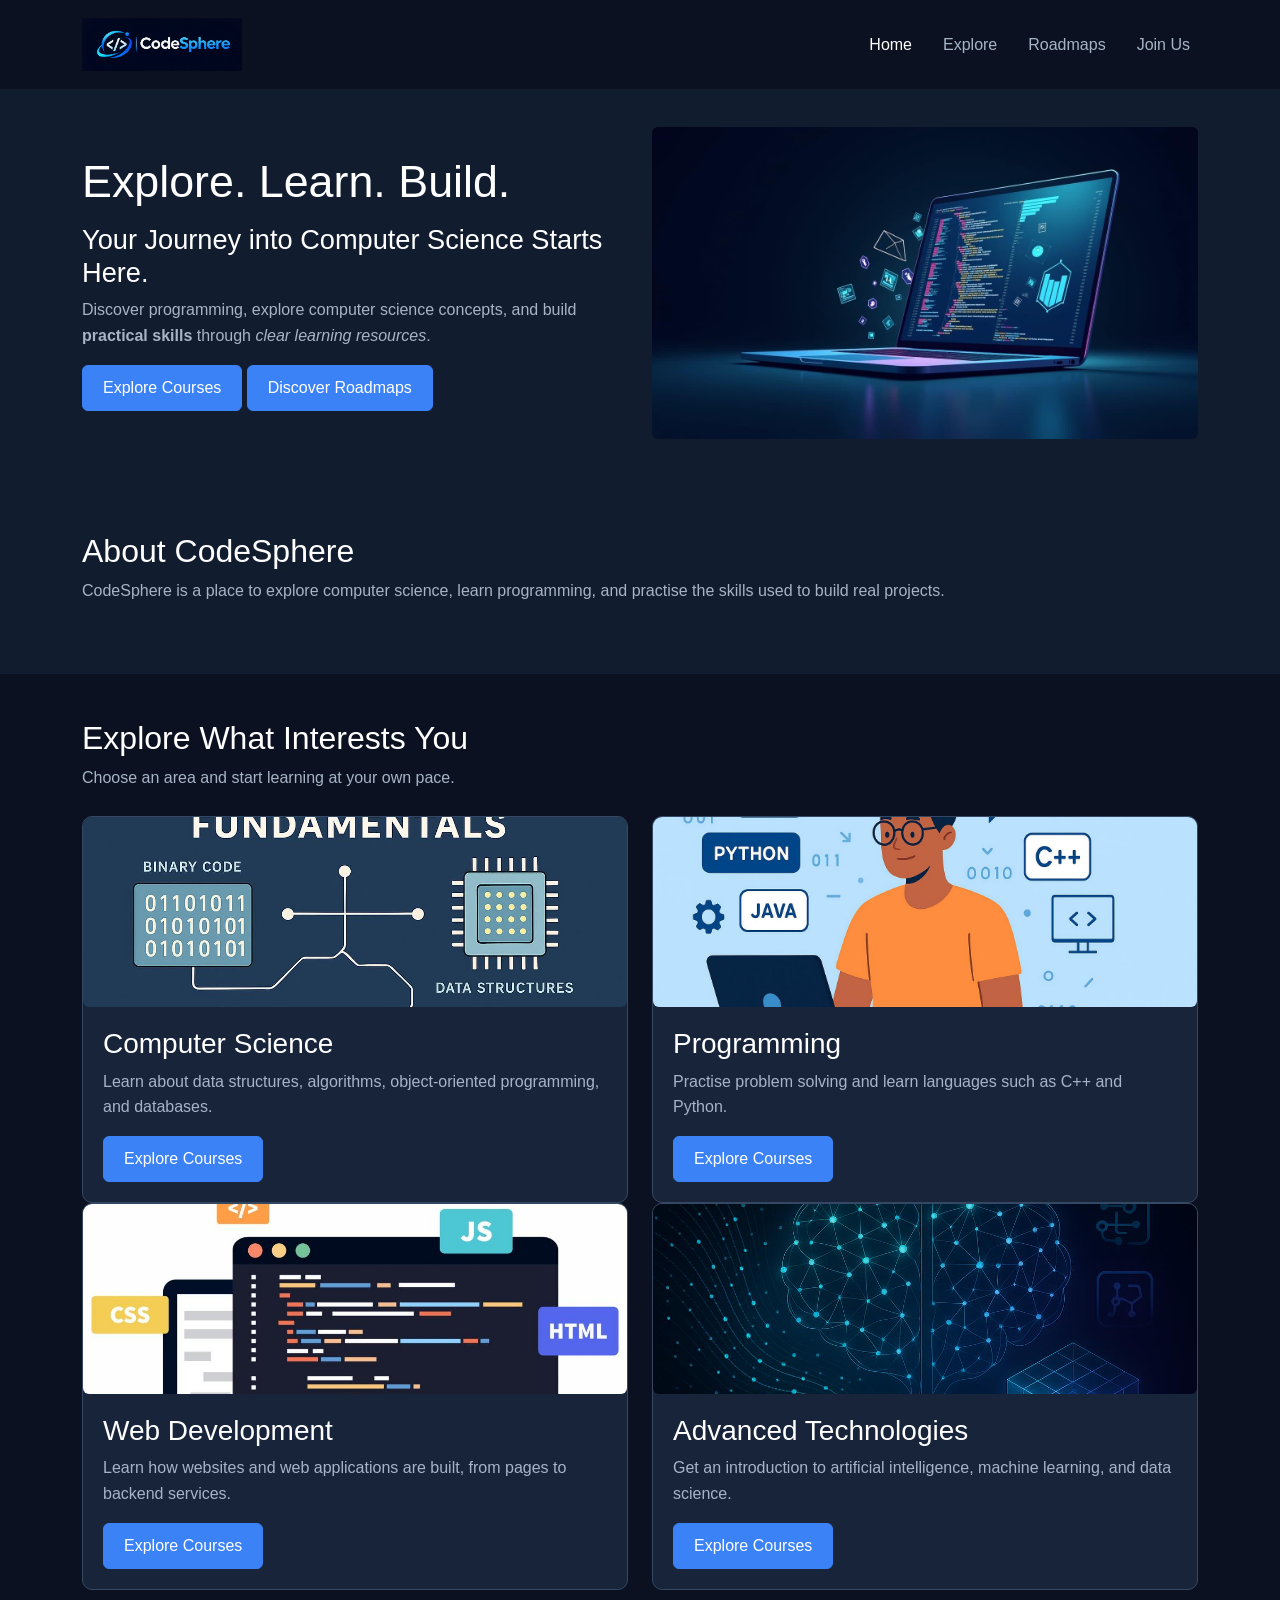
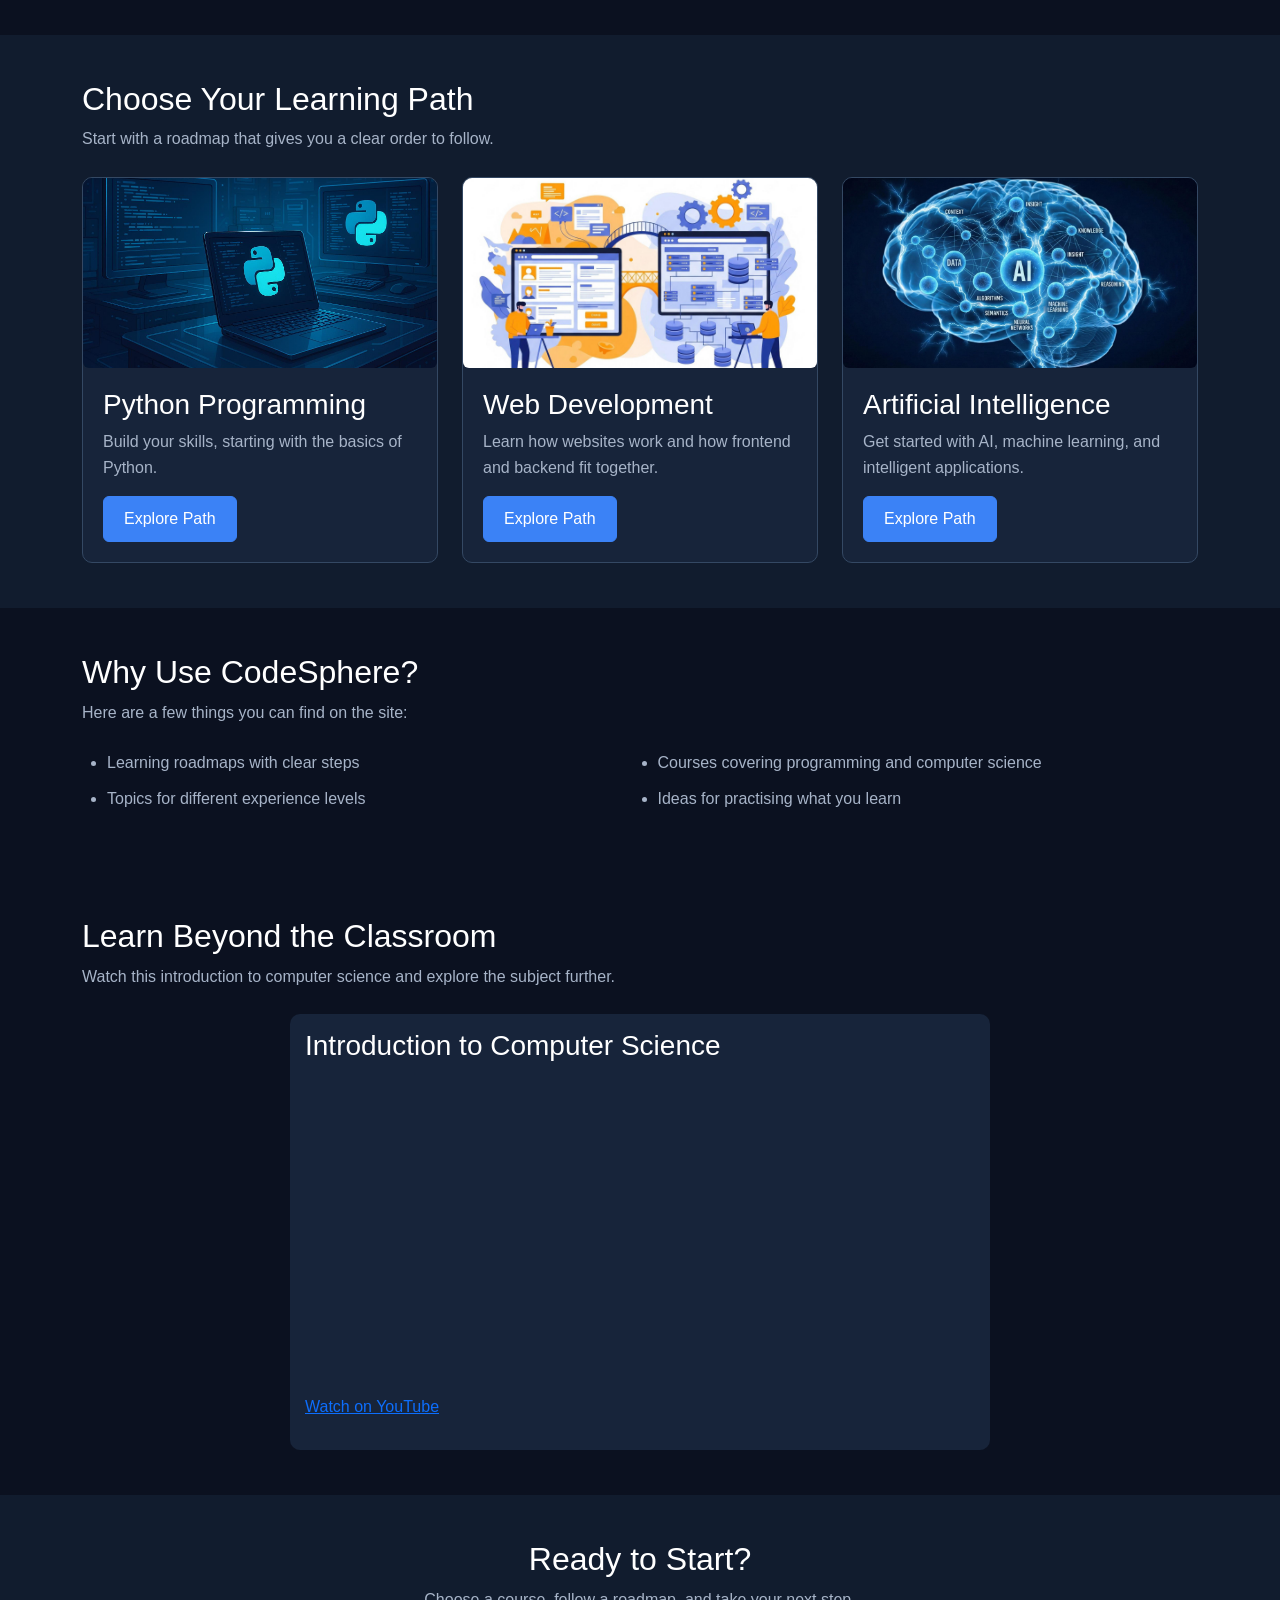
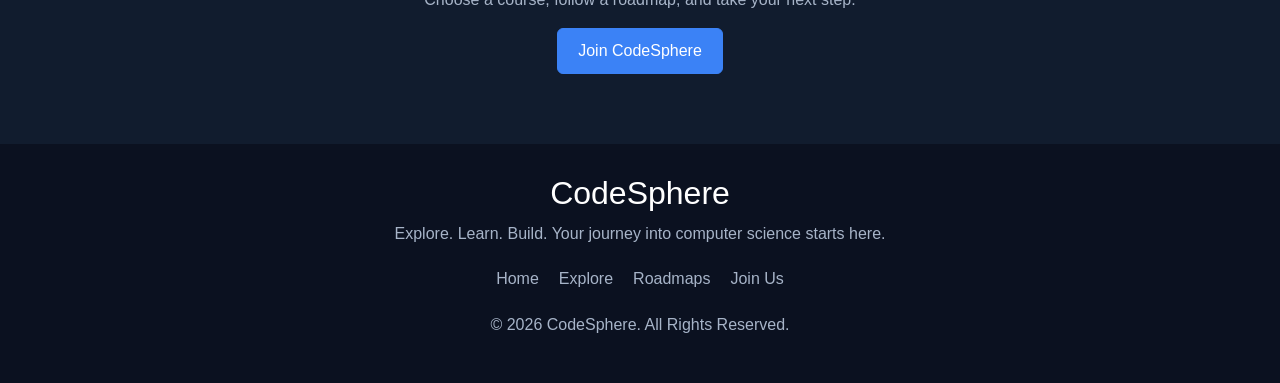
==== pages/index.html @ cc3afa27 "Initial commit - CodeSphere website" ====
<!doctype html>
<html lang="en">
  <head>
    <meta charset="UTF-8" />
    <meta name="viewport" content="width=device-width, initial-scale=1.0" />
    <title>CodeSphere | Home</title>
    <meta
      name="description"
      content="CodeSphere helps students explore computer science, learn programming, and follow practical learning paths."
    />

    <!-- Bootstrap CSS -->
    <link
      href="https://cdn.jsdelivr.net/npm/bootstrap@5.3.3/dist/css/bootstrap.min.css"
      rel="stylesheet"
    />

    <!-- Main stylesheet -->
    <link rel="stylesheet" href="../css/style.css" />
  </head>
  <body>
    <header>
      <nav class="navbar navbar-expand-lg navbar-dark">
        <div class="container">
          <a href="index.html" class="navbar-brand">
            <img
              src="../images/CodeSphere Logo.png"
              alt="CodeSphere Logo"
              class="logo-image"
            />
          </a>

          <button
            class="navbar-toggler"
            type="button"
            data-bs-toggle="collapse"
            data-bs-target="#mainMenu"
          >
            <span class="navbar-toggler-icon"></span>
          </button>

          <div class="collapse navbar-collapse" id="mainMenu">
            <div class="navbar-nav">
              <a href="index.html" class="nav-link active" aria-current="page"
                >Home</a
              >
              <a href="explore.html" class="nav-link">Explore</a>
              <a href="roadmaps.html" class="nav-link">Roadmaps</a>
              <a href="join.html" class="nav-link">Join Us</a>
            </div>
          </div>
        </div>
      </nav>
    </header>

    <main>
      <section class="hero-section  text-white py-5">
        <div class="container">
          <div class="row">
            <div class="col-md-6">
              <h1>Explore. Learn. Build.</h1>
              <h2>Your Journey into Computer Science Starts Here.</h2>
              <p>
                Discover programming, explore computer science concepts, and
                build <strong>practical skills</strong> through
                <em>clear learning resources</em>.
              </p>
              <a href="explore.html" class="btn btn-primary">Explore Courses</a>
              <a href="roadmaps.html" class="btn btn-primary"
                >Discover Roadmaps</a
              >
            </div>

            <div class="col-md-6">
              <img
                src="../images/hero-coding.jpeg"
                alt="A computer screen showing code"
                class="img-fluid rounded"
              />
            </div>
          </div>
        </div>
      </section>

      <section class="about-section">
        <div class="container">
          <header>
            <h2>About CodeSphere</h2>
            <p>
              CodeSphere is a place to explore computer science, learn
              programming, and practise the skills used to build real projects.
            </p>
          </header>
        </div>
      </section>

      <section class="categories-section">
        <div class="container">
          <header>
            <h2>Explore What Interests You</h2>
            <p>Choose an area and start learning at your own pace.</p>
          </header>

          <div class="row">
            <div class="col-md-6">
              <article class="card">
                <img
                  src="../images/computer-science.jpeg"
                  alt="Computer science topics"
                  class="img-fluid rounded"
                />
                <div class="card-body">
                  <h3 class="card-title">Computer Science</h3>
                  <p class="card-text">
                    Learn about data structures, algorithms, object-oriented
                    programming, and databases.
                  </p>
                  <a href="explore.html" class="btn btn-primary"
                    >Explore Courses</a
                  >
                </div>
              </article>
            </div>

            <div class="col-md-6">
              <article class="card">
                <img
                  src="../images/programming.jpeg"
                  alt="Programming languages and code editor"
                  class="img-fluid rounded"
                />
                <div class="card-body">
                  <h3 class="card-title">Programming</h3>
                  <p class="card-text">
                    Practise problem solving and learn languages such as C++ and
                    Python.
                  </p>
                  <a href="explore.html" class="btn btn-primary"
                    >Explore Courses</a
                  >
                </div>
              </article>
            </div>

            <div class="col-md-6">
              <article class="card">
                <img
                  src="../images/web-development.jpeg"
                  alt="Web development using HTML, CSS, and JavaScript"
                  class="img-fluid rounded"
                />
                <div class="card-body">
                  <h3 class="card-title">Web Development</h3>
                  <p class="card-text">
                    Learn how websites and web applications are built, from
                    pages to backend services.
                  </p>
                  <a href="explore.html" class="btn btn-primary"
                    >Explore Courses</a
                  >
                </div>
              </article>
            </div>

            <div class="col-md-6">
              <article class="card">
                <img
                  src="../images/advanced-tech.jpeg"
                  alt="Artificial intelligence and emerging technologies"
                  class="img-fluid rounded"
                />
                <div class="card-body">
                  <h3 class="card-title">Advanced Technologies</h3>
                  <p class="card-text">
                    Get an introduction to artificial intelligence, machine
                    learning, and data science.
                  </p>
                  <a href="explore.html" class="btn btn-primary"
                    >Explore Courses</a
                  >
                </div>
              </article>
            </div>
          </div>
        </div>
      </section>

      <section class="learning-paths-section">
        <div class="container">
          <header>
            <h2>Choose Your Learning Path</h2>
            <p>Start with a roadmap that gives you a clear order to follow.</p>
          </header>

          <div class="row">
            <div class="col-md-4">
              <article class="card">
                <img
                  src="../images/python.jpeg"
                  alt="Python programming"
                  class="img-fluid rounded"
                />
                <div class="card-body">
                  <h3 class="card-title">Python Programming</h3>
                  <p class="card-text">
                    Build your skills, starting with the basics of Python.
                  </p>
                  <a href="roadmaps.html" class="btn btn-primary"
                    >Explore Path</a
                  >
                </div>
              </article>
            </div>

            <div class="col-md-4">
              <article class="card">
                <img
                  src="../images/web.jpeg"
                  alt="Web development"
                  class="img-fluid rounded"
                />
                <div class="card-body">
                  <h3 class="card-title">Web Development</h3>
                  <p class="card-text">
                    Learn how websites work and how frontend and backend fit
                    together.
                  </p>
                  <a href="roadmaps.html" class="btn btn-primary"
                    >Explore Path</a
                  >
                </div>
              </article>
            </div>

            <div class="col-md-4">
              <article class="card">
                <img
                  src="../images/AI.jpeg"
                  alt="Artificial intelligence"
                  class="img-fluid rounded"
                />
                <div class="card-body">
                  <h3 class="card-title">Artificial Intelligence</h3>
                  <p class="card-text">
                    Get started with AI, machine learning, and intelligent
                    applications.
                  </p>
                  <a href="roadmaps.html" class="btn btn-primary"
                    >Explore Path</a
                  >
                </div>
              </article>
            </div>
          </div>
        </div>
      </section>

      <section class="features-section">
        <div class="container">
          <header>
            <h2>Why Use CodeSphere?</h2>
            <p>Here are a few things you can find on the site:</p>
          </header>
          <ul>
            <li>Learning roadmaps with clear steps</li>
            <li>Courses covering programming and computer science</li>
            <li>Topics for different experience levels</li>
            <li>Ideas for practising what you learn</li>
          </ul>
        </div>
      </section>

      <section class="media-section">
        <div class="container">
          <header>
            <h2>Learn Beyond the Classroom</h2>
            <p>
              Watch this introduction to computer science and explore the
              subject further.
            </p>
          </header>

          <article class="video-card">
            <h3>Introduction to Computer Science</h3>
            <iframe
              src="https://www.youtube.com/embed/gmuTjeQUbTM"
              title="Introduction to Computer Science"
              width="560"
              height="315"
              allowfullscreen
            >
            </iframe>
            <p><a href="https://youtu.be/gmuTjeQUbTM">Watch on YouTube</a></p>
          </article>
        </div>
      </section>

      <section class="cta-section">
        <div class="container">
          <header>
            <h2>Ready to Start?</h2>
            <p>Choose a course, follow a roadmap, and take your next step.</p>
            <a href="join.html" class="btn btn-primary">Join CodeSphere</a>
          </header>
        </div>
      </section>
    </main>

    <footer class="site-footer">
      <div class="container">
        <h2>CodeSphere</h2>
        <p>
          Explore. Learn. Build. Your journey into computer science starts here.
        </p>
        <nav>
          <a href="index.html">Home</a>
          <a href="explore.html">Explore</a>
          <a href="roadmaps.html">Roadmaps</a>
          <a href="join.html">Join Us</a>
        </nav>
        <p>&copy; 2026 CodeSphere. All Rights Reserved.</p>
      </div>
    </footer>

    <script src="https://cdn.jsdelivr.net/npm/bootstrap@5.3.3/dist/js/bootstrap.bundle.min.js"></script>
  </body>
</html>
---- css/style.css ----
/* General */

:root {
    --dark: #0b1120;
    --section: #111c2e;
    --card: #17243a;
    --blue: #3b82f6;
    --white: #fff;
    --gray: #a7b4c8;
    --border: #344863;
}

* {
    box-sizing: border-box;
}

body {
    margin: 0;
    padding-top: 79px;
    background: var(--dark);
    color: var(--white);
    font-family: Arial, sans-serif;
    line-height: 1.6;
}

h1, h2, h3, h4, .card-title {
    color: var(--white);
}

p, .card-text {
    color: var(--gray);
}

img {
    max-width: 100%;
    height: auto;
}


/* Navbar */

.navbar {
    position: fixed;
    top: 0;
    left: 0;
    width: 100%;
    z-index: 1000;
    padding: 12px 0;
    background: var(--dark);
}

.logo-image {
    width: 160px;
    height: 55px;
    object-fit: contain;
}

.navbar-nav {
    margin-left: auto;
    gap: 15px;
}

.nav-link {
    color: var(--gray);
    transition: 0.3s;
}

.nav-link:hover,
.nav-link.active,
.site-footer nav a:hover {
    color: var(--blue);
}


/* Buttons */

.btn-primary {
    padding: 10px 20px;
    background: var(--blue);
    border-color: var(--blue);
    transition: 0.3s;
}

.btn-primary:hover {
    background: #2563eb;
    border-color: #2563eb;
    transform: translateY(-2px);
}


/* Hero */

.hero-section,
.explore-hero,
.roadmaps-hero {
    padding: 60px 0;
    background: var(--section);
}

.hero-section .row {
    align-items: center;
}

.hero-section h1 {
    font-size: 2.8rem;
    margin-bottom: 15px;
}

.hero-section h2 {
    font-size: 1.7rem;
}

.hero-section img {
    border-radius: 10px;
}

.explore-hero h1,
.roadmaps-hero h1 {
    font-size: 2.5rem;
}


/* Sections */

.about-section,
.categories-section,
.learning-paths-section,
.features-section,
.media-section,
.course-search,
.courses-section,
.roadmaps-section,
.join-section,
.cta-section {
    padding: 45px 0;
}

.about-section,
.learning-paths-section,
.course-search,
.roadmaps-section,
.cta-section {
    background: var(--section);
}

section header {
    margin-bottom: 25px;
}

.cta-section {
    text-align: center;
}


/* Cards */

.card {
    height: 100%;
    overflow: hidden;
    background: var(--card);
    border: 1px solid var(--border);
    border-radius: 10px;
    transition: 0.3s;
}

.card:hover {
    transform: translateY(-5px);
    border-color: var(--blue);
}

.card img {
    width: 100%;
    height: 190px;
    object-fit: cover;
}

.card-body {
    padding: 20px;
}


/* Home */

.features-section ul {
    display: grid;
    grid-template-columns: repeat(2, 1fr);
    gap: 10px;
    padding-left: 25px;
}

.features-section li {
    color: var(--gray);
}

.video-card {
    max-width: 700px;
    margin: auto;
    padding: 15px;
    background: var(--card);
    border-radius: 10px;
    position: relative;
}

.video-card iframe {
    width: 100%;
    border: 0;
    border-radius: 8px;
}


/* Explore */

.course-search form {
    max-width: 600px;
}

.form-label {
    display: block;
    margin: 12px 0 8px;
    color: var(--white);
    font-weight: bold;
}

.form-control,
.form-select {
    padding: 10px;
    color: var(--white);
    background: var(--card);
    border: 1px solid var(--border);
    border-radius: 8px;
}

.form-control:focus,
.form-select:focus {
    color: var(--white);
    background: var(--card);
    border-color: var(--blue);
    box-shadow: none;
}

.form-control::placeholder {
    color: var(--gray);
}


/* Table */

.courses-section table {
    width: 100%;
    margin-top: 30px;
    border-collapse: collapse;
    background: var(--card);
}

.courses-section caption {
    padding: 10px;
    color: var(--white);
    font-weight: bold;
    text-align: left;
}

.courses-section th,
.courses-section td {
    padding: 12px;
    text-align: left;
    border-bottom: 1px solid var(--border);
}

.courses-section th {
    color: var(--white);
    background: #1e3a5f;
}

.courses-section td {
    color: var(--gray);
}

.courses-section tbody tr:nth-child(even) {
    background: #1c2d45;
}

.courses-section tbody tr:hover {
    background: #263d5c;
}


/* Roadmaps */

.roadmap-card ol {
    padding-left: 25px;
    color: var(--gray);
}

.roadmap-card li {
    margin-bottom: 10px;
}

.roadmap-card h4 {
    margin: 18px 0 12px;
    color: var(--blue);
}

.roadmaps-section aside {
    margin-top: 25px;
    padding: 20px;
    background: var(--card);
    border-left: 4px solid var(--blue);
    border-radius: 8px;
}


/* Join Us */

.auth-container {
    max-width: 750px;
    margin: auto;
    padding: 25px;
    background: var(--card);
    border: 1px solid var(--border);
    border-radius: 10px;
}

.auth-container fieldset {
    margin-bottom: 20px;
    padding: 15px;
    border: 1px solid var(--border);
    border-radius: 8px;
}

.auth-container legend {
    color: var(--blue);
    font-weight: bold;
}

.auth-container input[type="radio"],
.auth-container input[type="checkbox"] {
    accent-color: var(--blue);
}

.auth-container textarea {
    min-height: 100px;
    resize: vertical;
}

.auth-container button {
    margin-top: 10px;
}


/* Footer */

.site-footer {
    padding: 30px 0;
    background: var(--dark);
    text-align: center;
}

.site-footer nav {
    display: flex;
    justify-content: center;
    flex-wrap: wrap;
    gap: 20px;
    margin: 20px 0;
}

.site-footer nav a {
    color: var(--gray);
    text-decoration: none;
    transition: 0.3s;
}


/* Animation */

@keyframes fadeIn {
    from { opacity: 0; }
    to { opacity: 1; }
}

.hero-section h1,
.explore-hero h1,
.roadmaps-hero h1 {
    animation: fadeIn 1s ease;
}


/* Responsive */

@media (max-width: 767px) {
    .hero-section,
    .explore-hero,
    .roadmaps-hero {
        padding: 35px 0;
    }

    .hero-section {
        text-align: center;
    }

    .hero-section h1 {
        font-size: 2rem;
    }

    .hero-section h2 {
        font-size: 1.4rem;
    }

    .hero-section img {
        margin-top: 20px;
    }

    .navbar-nav {
        gap: 5px;
    }

    .features-section ul {
        grid-template-columns: 1fr;
    }

    .auth-container {
        padding: 15px;
    }

    .courses-section table {
        font-size: 14px;
    }

    .courses-section th,
    .courses-section td {
        padding: 8px;
    }
}
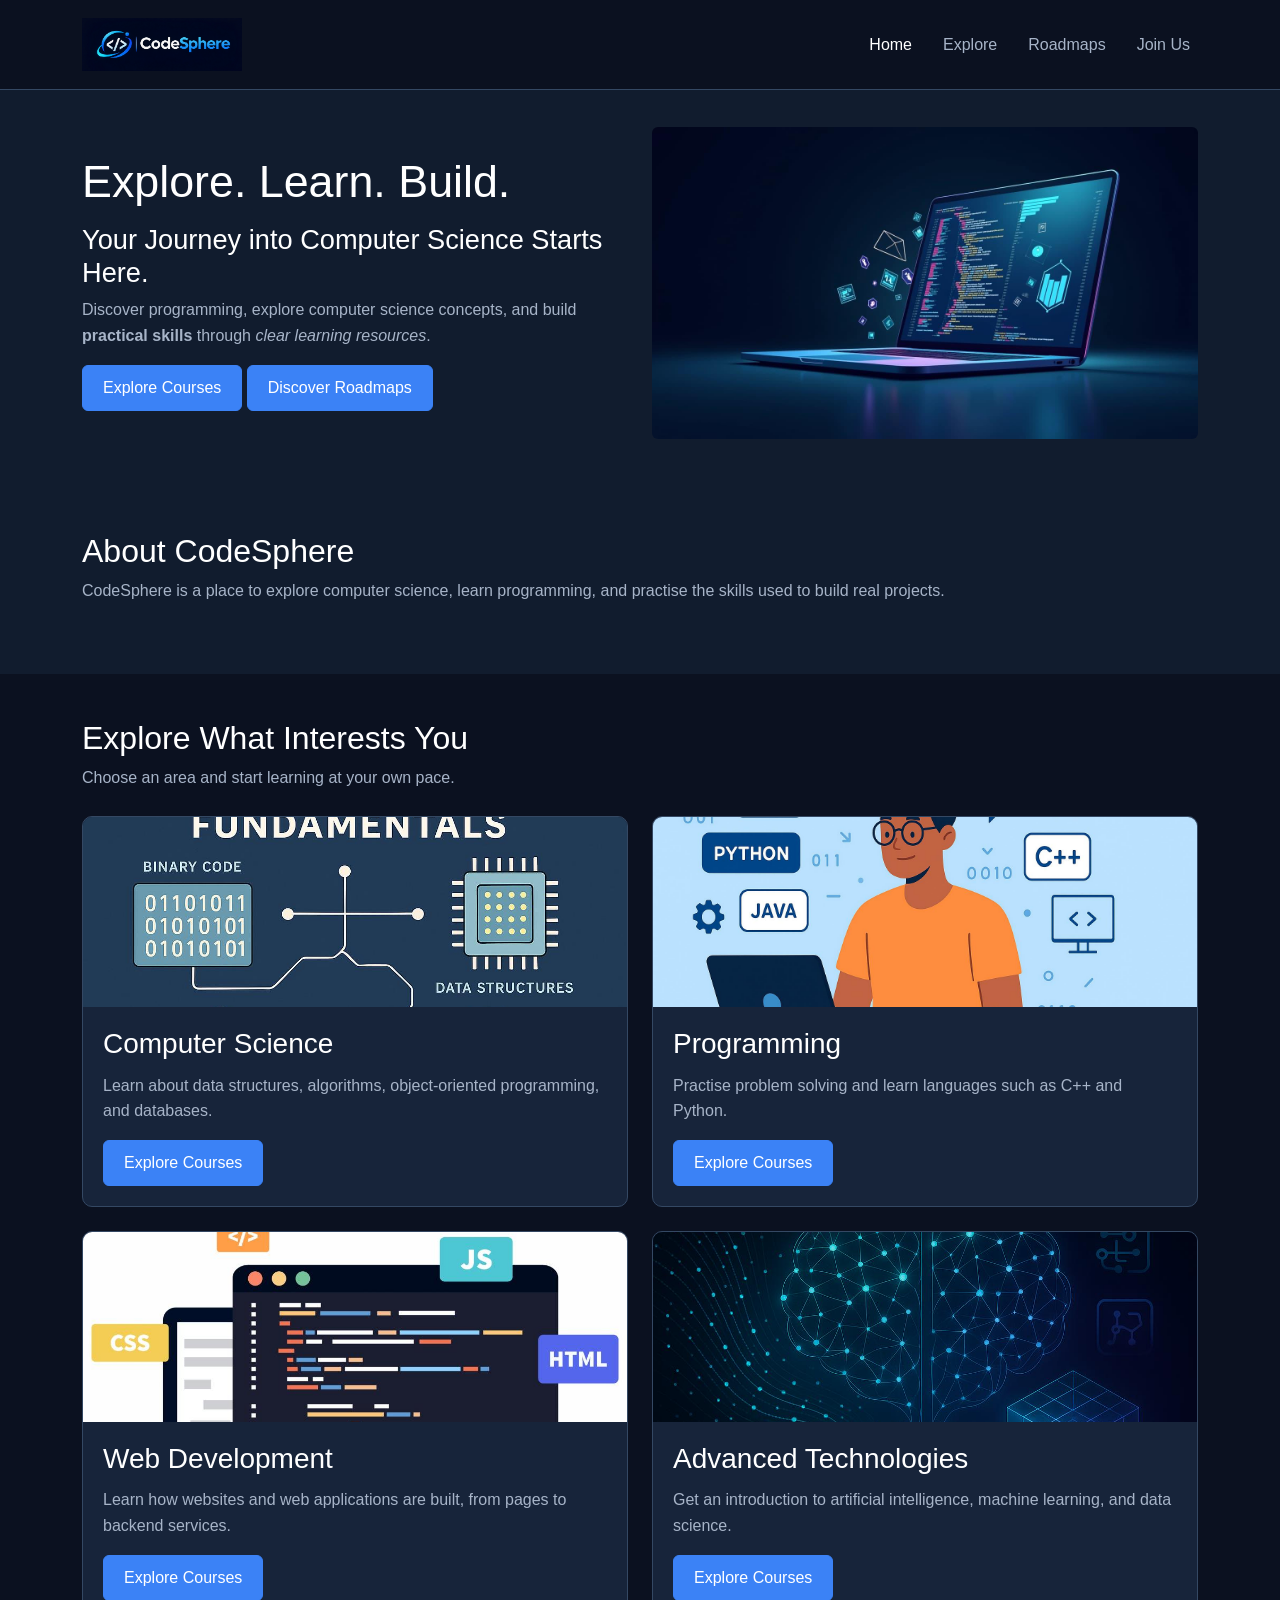
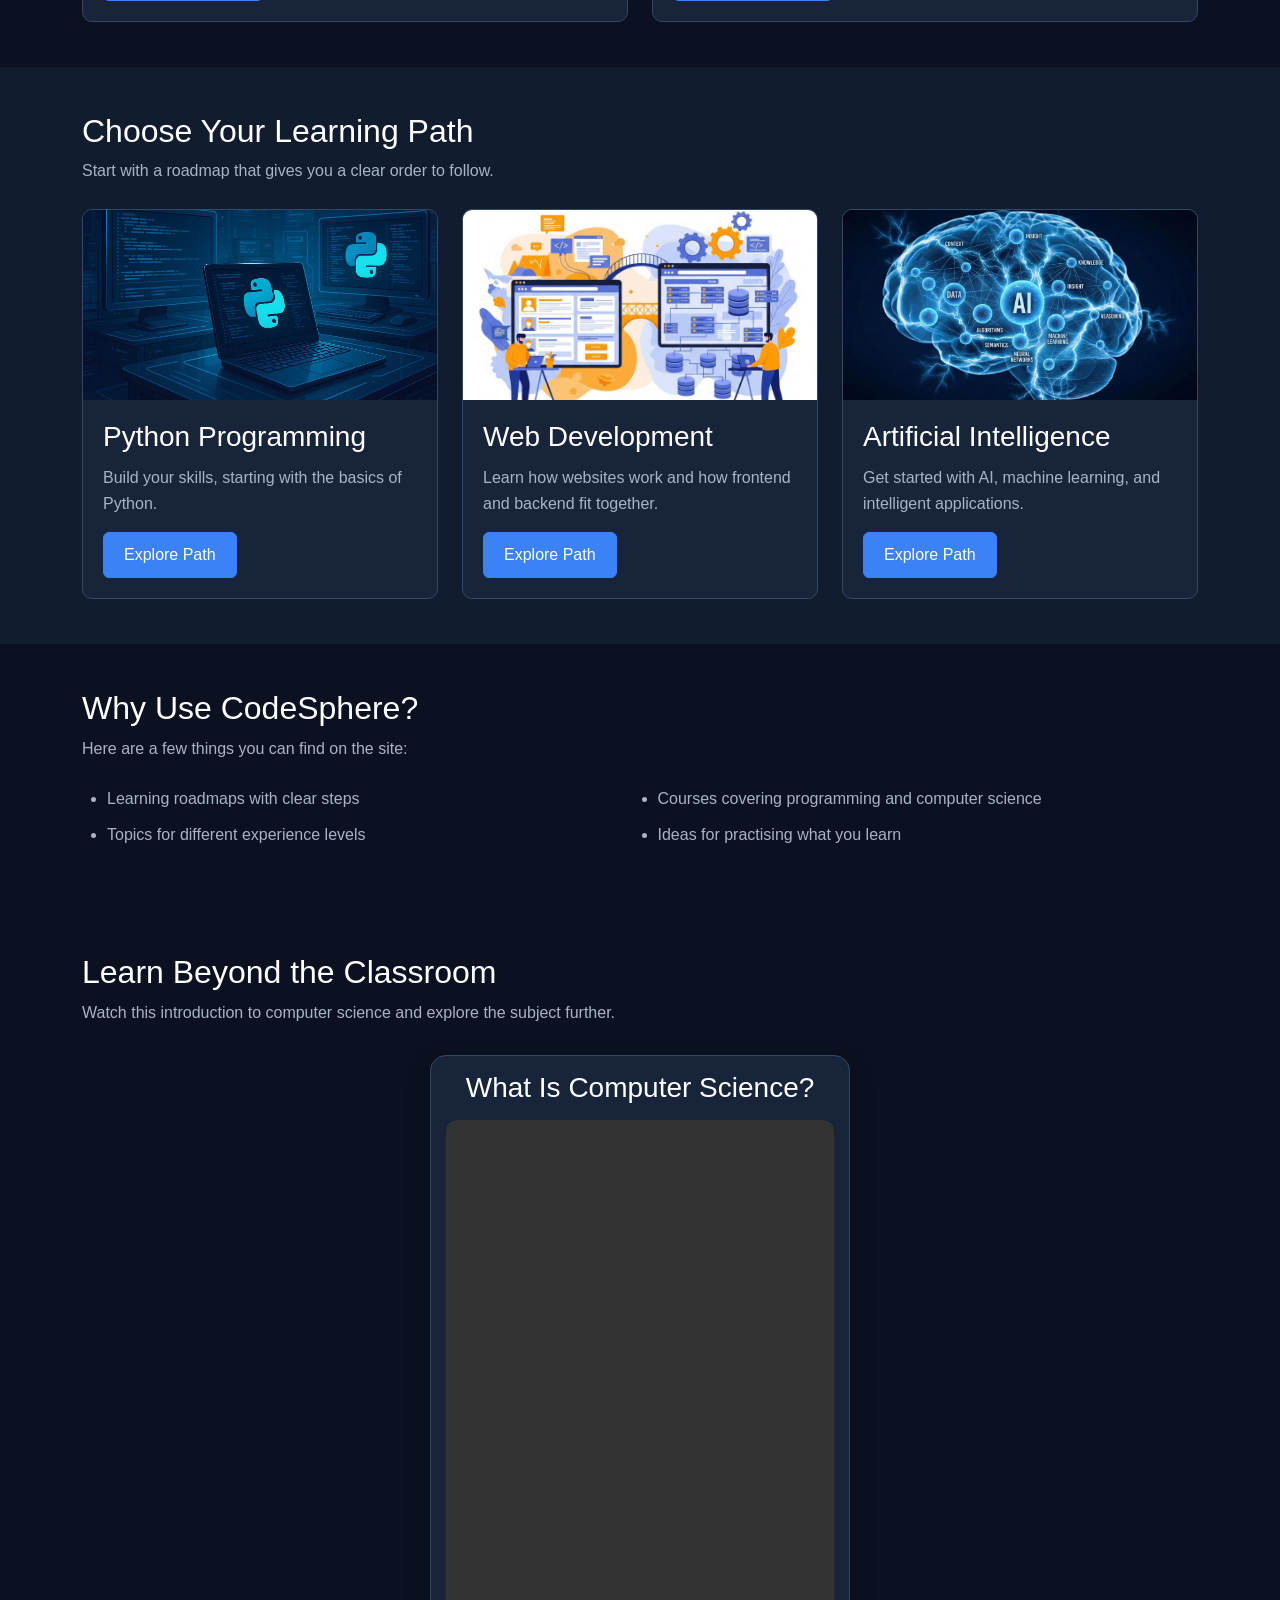
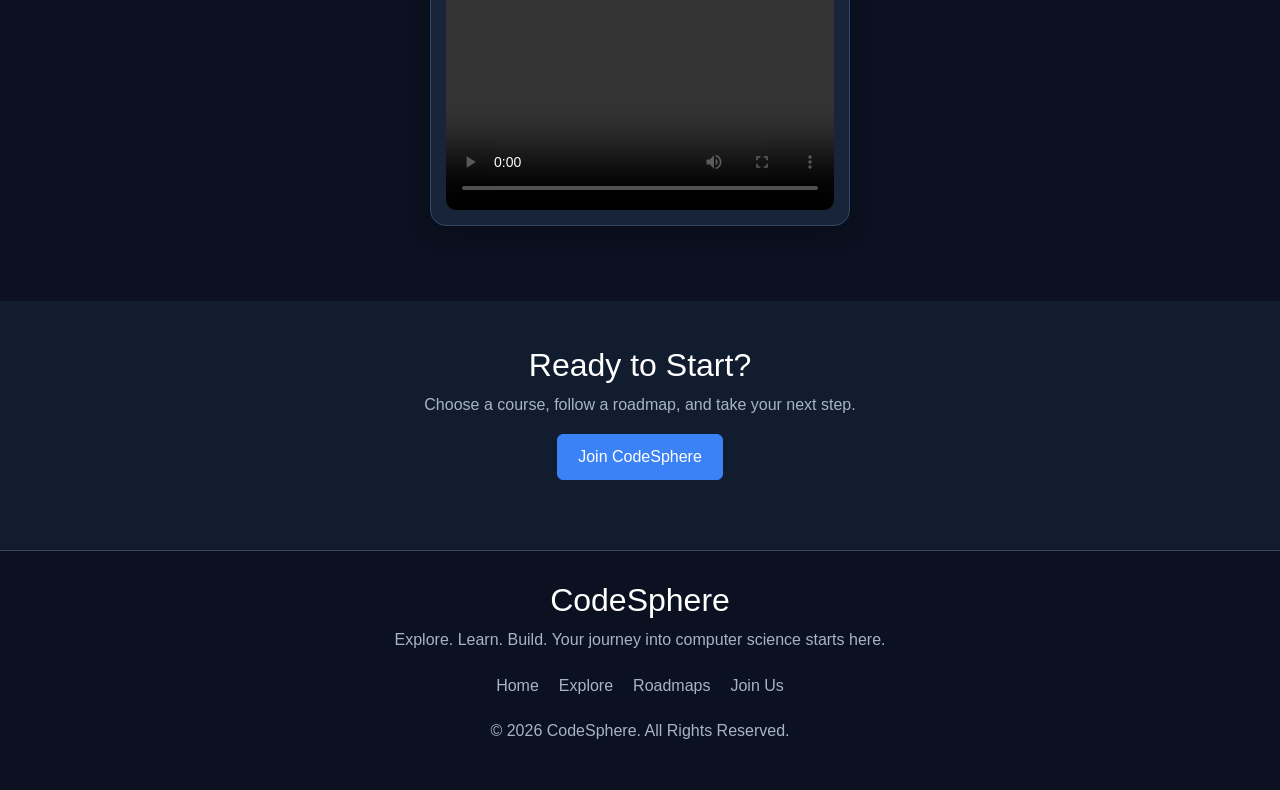
==== commit d4c91453: "Update project files and design" ====
--- a/pages/index.html
+++ b/pages/index.html
@@ -6,16 +6,13 @@
     <title>CodeSphere | Home</title>
     <meta
       name="description"
-      content="CodeSphere helps students explore computer science, learn programming, and follow practical learning paths."
+      content="Explore computer science, learn programming, and follow practical learning paths."
     />
 
-    <!-- Bootstrap CSS -->
     <link
       href="https://cdn.jsdelivr.net/npm/bootstrap@5.3.3/dist/css/bootstrap.min.css"
       rel="stylesheet"
     />
-
-    <!-- Main stylesheet -->
     <link rel="stylesheet" href="../css/style.css" />
   </head>
   <body>
@@ -54,9 +51,9 @@
     </header>
 
     <main>
-      <section class="hero-section  text-white py-5">
-        <div class="container">
-          <div class="row">
+      <section class="hero-section text-white py-5">
+        <div class="container">
+          <div class="row align-items-center">
             <div class="col-md-6">
               <h1>Explore. Learn. Build.</h1>
               <h2>Your Journey into Computer Science Starts Here.</h2>
@@ -101,13 +98,13 @@
             <p>Choose an area and start learning at your own pace.</p>
           </header>
 
-          <div class="row">
+          <div class="row g-4">
             <div class="col-md-6">
               <article class="card">
                 <img
                   src="../images/computer-science.jpeg"
                   alt="Computer science topics"
-                  class="img-fluid rounded"
+                  class="img-fluid"
                 />
                 <div class="card-body">
                   <h3 class="card-title">Computer Science</h3>
@@ -127,7 +124,7 @@
                 <img
                   src="../images/programming.jpeg"
                   alt="Programming languages and code editor"
-                  class="img-fluid rounded"
+                  class="img-fluid"
                 />
                 <div class="card-body">
                   <h3 class="card-title">Programming</h3>
@@ -146,8 +143,8 @@
               <article class="card">
                 <img
                   src="../images/web-development.jpeg"
-                  alt="Web development using HTML, CSS, and JavaScript"
-                  class="img-fluid rounded"
+                  alt="Web development"
+                  class="img-fluid"
                 />
                 <div class="card-body">
                   <h3 class="card-title">Web Development</h3>
@@ -167,7 +164,7 @@
                 <img
                   src="../images/advanced-tech.jpeg"
                   alt="Artificial intelligence and emerging technologies"
-                  class="img-fluid rounded"
+                  class="img-fluid"
                 />
                 <div class="card-body">
                   <h3 class="card-title">Advanced Technologies</h3>
@@ -192,13 +189,13 @@
             <p>Start with a roadmap that gives you a clear order to follow.</p>
           </header>
 
-          <div class="row">
+          <div class="row g-4">
             <div class="col-md-4">
               <article class="card">
                 <img
                   src="../images/python.jpeg"
                   alt="Python programming"
-                  class="img-fluid rounded"
+                  class="img-fluid"
                 />
                 <div class="card-body">
                   <h3 class="card-title">Python Programming</h3>
@@ -217,7 +214,7 @@
                 <img
                   src="../images/web.jpeg"
                   alt="Web development"
-                  class="img-fluid rounded"
+                  class="img-fluid"
                 />
                 <div class="card-body">
                   <h3 class="card-title">Web Development</h3>
@@ -237,7 +234,7 @@
                 <img
                   src="../images/AI.jpeg"
                   alt="Artificial intelligence"
-                  class="img-fluid rounded"
+                  class="img-fluid"
                 />
                 <div class="card-body">
                   <h3 class="card-title">Artificial Intelligence</h3>
@@ -261,6 +258,7 @@
             <h2>Why Use CodeSphere?</h2>
             <p>Here are a few things you can find on the site:</p>
           </header>
+
           <ul>
             <li>Learning roadmaps with clear steps</li>
             <li>Courses covering programming and computer science</li>
@@ -281,16 +279,14 @@
           </header>
 
           <article class="video-card">
-            <h3>Introduction to Computer Science</h3>
-            <iframe
-              src="https://www.youtube.com/embed/gmuTjeQUbTM"
-              title="Introduction to Computer Science"
-              width="560"
-              height="315"
-              allowfullscreen
-            >
-            </iframe>
-            <p><a href="https://youtu.be/gmuTjeQUbTM">Watch on YouTube</a></p>
+            <h3>What Is Computer Science?</h3>
+            <video controls preload="metadata" playsinline>
+              <source
+                src="../media/computer-science-intro.mp4"
+                type="video/mp4"
+              />
+              Your browser does not support the video tag.
+            </video>
           </article>
         </div>
       </section>
@@ -312,12 +308,14 @@
         <p>
           Explore. Learn. Build. Your journey into computer science starts here.
         </p>
+
         <nav>
           <a href="index.html">Home</a>
           <a href="explore.html">Explore</a>
           <a href="roadmaps.html">Roadmaps</a>
           <a href="join.html">Join Us</a>
         </nav>
+
         <p>&copy; 2026 CodeSphere. All Rights Reserved.</p>
       </div>
     </footer>
--- a/css/style.css
+++ b/css/style.css
@@ -1,18 +1,21 @@
 
 /* General */
-
 :root {
     --dark: #0b1120;
     --section: #111c2e;
     --card: #17243a;
     --blue: #3b82f6;
-    --white: #fff;
+    --white: #ffffff;
     --gray: #a7b4c8;
     --border: #344863;
 }
 
 * {
     box-sizing: border-box;
+}
+
+html {
+    scroll-behavior: smooth;
 }
 
 body {
@@ -37,9 +40,7 @@
     height: auto;
 }
 
-
 /* Navbar */
-
 .navbar {
     position: fixed;
     top: 0;
@@ -48,6 +49,7 @@
     z-index: 1000;
     padding: 12px 0;
     background: var(--dark);
+    border-bottom: 1px solid var(--border);
 }
 
 .logo-image {
@@ -72,9 +74,7 @@
     color: var(--blue);
 }
 
-
 /* Buttons */
-
 .btn-primary {
     padding: 10px 20px;
     background: var(--blue);
@@ -88,9 +88,7 @@
     transform: translateY(-2px);
 }
 
-
 /* Hero */
-
 .hero-section,
 .explore-hero,
 .roadmaps-hero {
@@ -120,9 +118,7 @@
     font-size: 2.5rem;
 }
 
-
 /* Sections */
-
 .about-section,
 .categories-section,
 .learning-paths-section,
@@ -152,9 +148,7 @@
     text-align: center;
 }
 
-
 /* Cards */
-
 .card {
     height: 100%;
     overflow: hidden;
@@ -179,9 +173,11 @@
     padding: 20px;
 }
 
+.card-title {
+    margin-bottom: 12px;
+}
 
 /* Home */
-
 .features-section ul {
     display: grid;
     grid-template-columns: repeat(2, 1fr);
@@ -193,24 +189,35 @@
     color: var(--gray);
 }
 
+/* Video */
 .video-card {
-    max-width: 700px;
-    margin: auto;
+    width: 100%;
+    max-width: 420px;
+    margin: 30px auto;
     padding: 15px;
     background: var(--card);
+    border: 1px solid var(--border);
+    border-radius: 16px;
+    box-shadow: 0 8px 25px rgba(0, 0, 0, 0.25);
+    text-align: center;
+}
+
+.video-card h3 {
+    margin-bottom: 15px;
+}
+
+.video-card video {
+    display: block;
+    width: 100%;
+    height: auto;
+    aspect-ratio: 9 / 16;
+    border: none;
     border-radius: 10px;
-    position: relative;
-}
-
-.video-card iframe {
-    width: 100%;
-    border: 0;
-    border-radius: 8px;
-}
-
+    background: #000;
+    object-fit: contain;
+}
 
 /* Explore */
-
 .course-search form {
     max-width: 600px;
 }
@@ -236,16 +243,19 @@
     color: var(--white);
     background: var(--card);
     border-color: var(--blue);
-    box-shadow: none;
+    box-shadow: 0 0 0 0.2rem rgba(59, 130, 246, 0.2);
 }
 
 .form-control::placeholder {
     color: var(--gray);
 }
 
+.form-select option {
+    color: var(--white);
+    background: var(--card);
+}
 
 /* Table */
-
 .courses-section table {
     width: 100%;
     margin-top: 30px;
@@ -284,9 +294,7 @@
     background: #263d5c;
 }
 
-
 /* Roadmaps */
-
 .roadmap-card ol {
     padding-left: 25px;
     color: var(--gray);
@@ -309,9 +317,7 @@
     border-radius: 8px;
 }
 
-
 /* Join Us */
-
 .auth-container {
     max-width: 750px;
     margin: auto;
@@ -333,9 +339,23 @@
     font-weight: bold;
 }
 
+.auth-container p {
+    margin-top: 15px;
+    margin-bottom: 8px;
+    color: var(--white);
+}
+
+.auth-container .choice-label {
+    display: inline-block;
+    margin-right: 15px;
+    margin-bottom: 10px;
+    color: var(--gray);
+}
+
 .auth-container input[type="radio"],
 .auth-container input[type="checkbox"] {
     accent-color: var(--blue);
+    margin-right: 5px;
 }
 
 .auth-container textarea {
@@ -347,13 +367,12 @@
     margin-top: 10px;
 }
 
-
 /* Footer */
-
 .site-footer {
     padding: 30px 0;
     background: var(--dark);
     text-align: center;
+    border-top: 1px solid var(--border);
 }
 
 .site-footer nav {
@@ -370,12 +389,15 @@
     transition: 0.3s;
 }
 
-
 /* Animation */
-
 @keyframes fadeIn {
-    from { opacity: 0; }
-    to { opacity: 1; }
+    from {
+        opacity: 0;
+    }
+
+    to {
+        opacity: 1;
+    }
 }
 
 .hero-section h1,
@@ -384,9 +406,7 @@
     animation: fadeIn 1s ease;
 }
 
-
 /* Responsive */
-
 @media (max-width: 767px) {
     .hero-section,
     .explore-hero,
@@ -430,4 +450,23 @@
     .courses-section td {
         padding: 8px;
     }
-}
+
+    .video-card {
+        max-width: 340px;
+        padding: 10px;
+    }
+}
+
+@media (max-width: 480px) {
+    .hero-section h1 {
+        font-size: 1.7rem;
+    }
+
+    .logo-image {
+        width: 130px;
+    }
+
+    .auth-container fieldset {
+        padding: 10px;
+    }
+}
